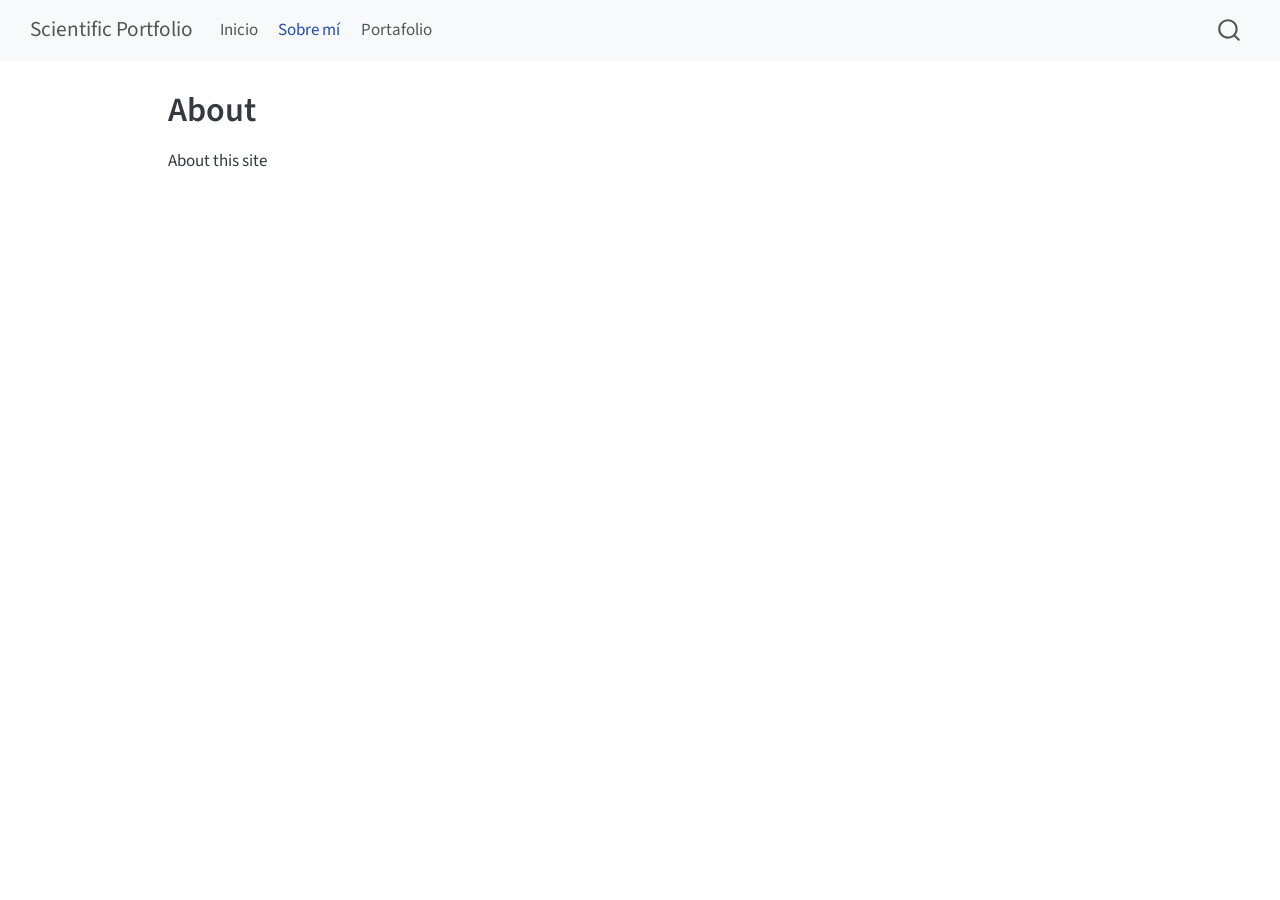
==== docs/about.html @ 6c698333 "Add portfolio page and configure docs output" ====
<!DOCTYPE html>
<html xmlns="http://www.w3.org/1999/xhtml" lang="es" xml:lang="es"><head>

<meta charset="utf-8">
<meta name="generator" content="quarto-1.9.38">

<meta name="viewport" content="width=device-width, initial-scale=1.0, user-scalable=yes">


<title>About – Scientific Portfolio</title>
<style>
/* Default styles provided by pandoc.
** See https://pandoc.org/MANUAL.html#variables-for-html for config info.
*/
code{white-space: pre-wrap;}
span.smallcaps{font-variant: small-caps;}
div.columns{display: flex; gap: min(4vw, 1.5em);}
div.column{flex: auto; overflow-x: auto;}
div.hanging-indent{margin-left: 1.5em; text-indent: -1.5em;}
ul.task-list{list-style: none;}
ul.task-list li input[type="checkbox"] {
  width: 0.8em;
  margin: 0 0.8em 0.2em -1em; /* quarto-specific, see https://github.com/quarto-dev/quarto-cli/issues/4556 */ 
  vertical-align: middle;
}
</style>


<script src="site_libs/quarto-nav/quarto-nav.js"></script>
<script src="site_libs/quarto-nav/headroom.min.js"></script>
<script src="site_libs/clipboard/clipboard.min.js"></script>
<script src="site_libs/quarto-search/autocomplete.umd.js"></script>
<script src="site_libs/quarto-search/fuse.min.js"></script>
<script src="site_libs/quarto-search/quarto-search.js"></script>
<meta name="quarto:offset" content="./">
<script src="site_libs/quarto-html/quarto.js" type="module"></script>
<script src="site_libs/quarto-html/tabsets/tabsets.js" type="module"></script>
<script src="site_libs/quarto-html/popper.min.js"></script>
<script src="site_libs/quarto-html/tippy.umd.min.js"></script>
<script src="site_libs/quarto-html/anchor.min.js"></script>
<link href="site_libs/quarto-html/tippy.css" rel="stylesheet">
<link href="site_libs/quarto-html/quarto-syntax-highlighting-15634bcf2e68342d4ad2dfa704d543f6.css" rel="stylesheet" id="quarto-text-highlighting-styles">
<script src="site_libs/bootstrap/bootstrap.min.js"></script>
<link href="site_libs/bootstrap/bootstrap-icons.css" rel="stylesheet">
<link href="site_libs/bootstrap/bootstrap-a0f9fd0d421825b736dc1bbcbcba2219.min.css" rel="stylesheet" append-hash="true" id="quarto-bootstrap" data-mode="light">
<script id="quarto-search-options" type="application/json">{
  "location": "navbar",
  "copy-button": false,
  "collapse-after": 3,
  "panel-placement": "end",
  "type": "overlay",
  "limit": 50,
  "keyboard-shortcut": [
    "f",
    "/",
    "s"
  ],
  "show-item-context": false,
  "language": {
    "search-no-results-text": "No se han encontrado resultados",
    "search-matching-documents-text": "documentos encontrados",
    "search-copy-link-title": "Copiar el enlace en la búsqueda",
    "search-hide-matches-text": "Ocultar resultados adicionales",
    "search-more-match-text": "resultado adicional en este documento",
    "search-more-matches-text": "resultados adicionales en este documento",
    "search-clear-button-title": "Borrar",
    "search-text-placeholder": "",
    "search-detached-cancel-button-title": "Cancelar",
    "search-submit-button-title": "Enviar",
    "search-label": "Buscar"
  }
}</script>


<link rel="stylesheet" href="styles.css">
</head>

<body class="nav-fixed quarto-light">

<div id="quarto-search-results"></div>
  <header id="quarto-header" class="headroom fixed-top">
    <nav class="navbar navbar-expand-lg " data-bs-theme="dark">
      <div class="navbar-container container-fluid">
      <div class="navbar-brand-container mx-auto">
    <a class="navbar-brand" href="./index.html">
    <span class="navbar-title">Scientific Portfolio</span>
    </a>
  </div>
            <div id="quarto-search" class="" title="Buscar"></div>
          <button class="navbar-toggler" type="button" data-bs-toggle="collapse" data-bs-target="#navbarCollapse" aria-controls="navbarCollapse" role="menu" aria-expanded="false" aria-label="Navegación de palanca" onclick="if (window.quartoToggleHeadroom) { window.quartoToggleHeadroom(); }">
  <span class="navbar-toggler-icon"></span>
</button>
          <div class="collapse navbar-collapse" id="navbarCollapse">
            <ul class="navbar-nav navbar-nav-scroll me-auto">
  <li class="nav-item">
    <a class="nav-link" href="./index.html"> 
<span class="menu-text">Inicio</span></a>
  </li>  
  <li class="nav-item">
    <a class="nav-link active" href="./about.html" aria-current="page"> 
<span class="menu-text">Sobre mí</span></a>
  </li>  
  <li class="nav-item">
    <a class="nav-link" href="./portfolio.html"> 
<span class="menu-text">Portafolio</span></a>
  </li>  
</ul>
          </div> <!-- /navcollapse -->
            <div class="quarto-navbar-tools">
</div>
      </div> <!-- /container-fluid -->
    </nav>
</header>
<!-- content -->
<div id="quarto-content" class="quarto-container page-columns page-rows-contents page-layout-article page-navbar">
<!-- sidebar -->
<!-- margin-sidebar -->
    <div id="quarto-margin-sidebar" class="sidebar margin-sidebar zindex-bottom">
        
    </div>
<!-- main -->
<main class="content" id="quarto-document-content">

<header id="title-block-header" class="quarto-title-block default">
<div class="quarto-title">
<h1 class="title">About</h1>
</div>



<div class="quarto-title-meta">

    
  
    
  </div>
  


</header>


<p>About this site</p>



</main> <!-- /main -->
<script id="quarto-html-after-body" type="application/javascript">
  window.document.addEventListener("DOMContentLoaded", function (event) {
    const icon = "";
    const anchorJS = new window.AnchorJS();
    anchorJS.options = {
      placement: 'right',
      icon: icon
    };
    anchorJS.add('.anchored');
    const isCodeAnnotation = (el) => {
      for (const clz of el.classList) {
        if (clz.startsWith('code-annotation-')) {                     
          return true;
        }
      }
      return false;
    }
    const onCopySuccess = function(e) {
      // button target
      const button = e.trigger;
      // don't keep focus
      button.blur();
      // flash "checked"
      button.classList.add('code-copy-button-checked');
      var currentTitle = button.getAttribute("title");
      button.setAttribute("title", "Copiado");
      let tooltip;
      if (window.bootstrap) {
        button.setAttribute("data-bs-toggle", "tooltip");
        button.setAttribute("data-bs-placement", "left");
        button.setAttribute("data-bs-title", "Copiado");
        tooltip = new bootstrap.Tooltip(button, 
          { trigger: "manual", 
            customClass: "code-copy-button-tooltip",
            offset: [0, -8]});
        tooltip.show();    
      }
      setTimeout(function() {
        if (tooltip) {
          tooltip.hide();
          button.removeAttribute("data-bs-title");
          button.removeAttribute("data-bs-toggle");
          button.removeAttribute("data-bs-placement");
        }
        button.setAttribute("title", currentTitle);
        button.classList.remove('code-copy-button-checked');
      }, 1000);
      // clear code selection
      e.clearSelection();
    }
    const getTextToCopy = function(trigger) {
      const outerScaffold = trigger.parentElement.cloneNode(true);
      const codeEl = outerScaffold.querySelector('code');
      for (const childEl of codeEl.children) {
        if (isCodeAnnotation(childEl)) {
          childEl.remove();
        }
      }
      return codeEl.innerText;
    }
    const clipboard = new window.ClipboardJS('.code-copy-button:not([data-in-quarto-modal])', {
      text: getTextToCopy
    });
    clipboard.on('success', onCopySuccess);
    if (window.document.getElementById('quarto-embedded-source-code-modal')) {
      const clipboardModal = new window.ClipboardJS('.code-copy-button[data-in-quarto-modal]', {
        text: getTextToCopy,
        container: window.document.getElementById('quarto-embedded-source-code-modal')
      });
      clipboardModal.on('success', onCopySuccess);
    }
      var localhostRegex = new RegExp(/^(?:http|https):\/\/localhost\:?[0-9]*\//);
      var mailtoRegex = new RegExp(/^mailto:/);
        var filterRegex = new RegExp('/' + window.location.host + '/');
      var isInternal = (href) => {
          return filterRegex.test(href) || localhostRegex.test(href) || mailtoRegex.test(href);
      }
      // Inspect non-navigation links and adorn them if external
     var links = window.document.querySelectorAll('a[href]:not(.nav-link):not(.navbar-brand):not(.toc-action):not(.sidebar-link):not(.sidebar-item-toggle):not(.pagination-link):not(.no-external):not([aria-hidden]):not(.dropdown-item):not(.quarto-navigation-tool):not(.about-link)');
      for (var i=0; i<links.length; i++) {
        const link = links[i];
        if (!isInternal(link.href)) {
          // undo the damage that might have been done by quarto-nav.js in the case of
          // links that we want to consider external
          if (link.dataset.originalHref !== undefined) {
            link.href = link.dataset.originalHref;
          }
        }
      }
    function tippyHover(el, contentFn, onTriggerFn, onUntriggerFn) {
      const config = {
        allowHTML: true,
        maxWidth: 500,
        delay: 100,
        arrow: false,
        appendTo: function(el) {
            return el.parentElement;
        },
        interactive: true,
        interactiveBorder: 10,
        theme: 'quarto',
        placement: 'bottom-start',
      };
      if (contentFn) {
        config.content = contentFn;
      }
      if (onTriggerFn) {
        config.onTrigger = onTriggerFn;
      }
      if (onUntriggerFn) {
        config.onUntrigger = onUntriggerFn;
      }
      window.tippy(el, config); 
    }
    const noterefs = window.document.querySelectorAll('a[role="doc-noteref"]');
    for (var i=0; i<noterefs.length; i++) {
      const ref = noterefs[i];
      tippyHover(ref, function() {
        // use id or data attribute instead here
        let href = ref.getAttribute('data-footnote-href') || ref.getAttribute('href');
        try { href = new URL(href).hash; } catch {}
        const id = href.replace(/^#\/?/, "");
        const note = window.document.getElementById(id);
        if (note) {
          return note.innerHTML;
        } else {
          return "";
        }
      });
    }
    const xrefs = window.document.querySelectorAll('a.quarto-xref');
    const processXRef = (id, note) => {
      // Strip column container classes
      const stripColumnClz = (el) => {
        el.classList.remove("page-full", "page-columns");
        if (el.children) {
          for (const child of el.children) {
            stripColumnClz(child);
          }
        }
      }
      stripColumnClz(note)
      if (id === null || id.startsWith('sec-')) {
        // Special case sections, only their first couple elements
        const container = document.createElement("div");
        if (note.children && note.children.length > 2) {
          container.appendChild(note.children[0].cloneNode(true));
          for (let i = 1; i < note.children.length; i++) {
            const child = note.children[i];
            if (child.tagName === "P" && child.innerText === "") {
              continue;
            } else {
              container.appendChild(child.cloneNode(true));
              break;
            }
          }
          if (window.Quarto?.typesetMath) {
            window.Quarto.typesetMath(container);
          }
          return container.innerHTML
        } else {
          if (window.Quarto?.typesetMath) {
            window.Quarto.typesetMath(note);
          }
          return note.innerHTML;
        }
      } else {
        // Remove any anchor links if they are present
        const anchorLink = note.querySelector('a.anchorjs-link');
        if (anchorLink) {
          anchorLink.remove();
        }
        if (window.Quarto?.typesetMath) {
          window.Quarto.typesetMath(note);
        }
        if (note.classList.contains("callout")) {
          return note.outerHTML;
        } else {
          return note.innerHTML;
        }
      }
    }
    for (var i=0; i<xrefs.length; i++) {
      const xref = xrefs[i];
      tippyHover(xref, undefined, function(instance) {
        instance.disable();
        let url = xref.getAttribute('href');
        let hash = undefined; 
        if (url.startsWith('#')) {
          hash = url;
        } else {
          try { hash = new URL(url).hash; } catch {}
        }
        if (hash) {
          const id = hash.replace(/^#\/?/, "");
          const note = window.document.getElementById(id);
          if (note !== null) {
            try {
              const html = processXRef(id, note.cloneNode(true));
              instance.setContent(html);
            } finally {
              instance.enable();
              instance.show();
            }
          } else {
            // See if we can fetch this
            fetch(url.split('#')[0])
            .then(res => res.text())
            .then(html => {
              const parser = new DOMParser();
              const htmlDoc = parser.parseFromString(html, "text/html");
              const note = htmlDoc.getElementById(id);
              if (note !== null) {
                const html = processXRef(id, note);
                instance.setContent(html);
              } 
            }).finally(() => {
              instance.enable();
              instance.show();
            });
          }
        } else {
          // See if we can fetch a full url (with no hash to target)
          // This is a special case and we should probably do some content thinning / targeting
          fetch(url)
          .then(res => res.text())
          .then(html => {
            const parser = new DOMParser();
            const htmlDoc = parser.parseFromString(html, "text/html");
            const note = htmlDoc.querySelector('main.content');
            if (note !== null) {
              // This should only happen for chapter cross references
              // (since there is no id in the URL)
              // remove the first header
              if (note.children.length > 0 && note.children[0].tagName === "HEADER") {
                note.children[0].remove();
              }
              const html = processXRef(null, note);
              instance.setContent(html);
            } 
          }).finally(() => {
            instance.enable();
            instance.show();
          });
        }
      }, function(instance) {
      });
    }
        let selectedAnnoteEl;
        const selectorForAnnotation = ( cell, annotation) => {
          let cellAttr = 'data-code-cell="' + cell + '"';
          let lineAttr = 'data-code-annotation="' +  annotation + '"';
          const selector = 'span[' + cellAttr + '][' + lineAttr + ']';
          return selector;
        }
        const selectCodeLines = (annoteEl) => {
          const doc = window.document;
          const targetCell = annoteEl.getAttribute("data-target-cell");
          const targetAnnotation = annoteEl.getAttribute("data-target-annotation");
          const annoteSpan = window.document.querySelector(selectorForAnnotation(targetCell, targetAnnotation));
          const lines = annoteSpan.getAttribute("data-code-lines").split(",");
          const lineIds = lines.map((line) => {
            return targetCell + "-" + line;
          })
          let top = null;
          let height = null;
          let parent = null;
          if (lineIds.length > 0) {
              //compute the position of the single el (top and bottom and make a div)
              const el = window.document.getElementById(lineIds[0]);
              top = el.offsetTop;
              height = el.offsetHeight;
              parent = el.parentElement.parentElement;
            if (lineIds.length > 1) {
              const lastEl = window.document.getElementById(lineIds[lineIds.length - 1]);
              const bottom = lastEl.offsetTop + lastEl.offsetHeight;
              height = bottom - top;
            }
            if (top !== null && height !== null && parent !== null) {
              // cook up a div (if necessary) and position it 
              let div = window.document.getElementById("code-annotation-line-highlight");
              if (div === null) {
                div = window.document.createElement("div");
                div.setAttribute("id", "code-annotation-line-highlight");
                div.style.position = 'absolute';
                parent.appendChild(div);
              }
              div.style.top = top - 2 + "px";
              div.style.height = height + 4 + "px";
              div.style.left = 0;
              let gutterDiv = window.document.getElementById("code-annotation-line-highlight-gutter");
              if (gutterDiv === null) {
                gutterDiv = window.document.createElement("div");
                gutterDiv.setAttribute("id", "code-annotation-line-highlight-gutter");
                gutterDiv.style.position = 'absolute';
                const codeCell = window.document.getElementById(targetCell);
                const gutter = codeCell.querySelector('.code-annotation-gutter');
                gutter.appendChild(gutterDiv);
              }
              gutterDiv.style.top = top - 2 + "px";
              gutterDiv.style.height = height + 4 + "px";
            }
            selectedAnnoteEl = annoteEl;
          }
        };
        const unselectCodeLines = () => {
          const elementsIds = ["code-annotation-line-highlight", "code-annotation-line-highlight-gutter"];
          elementsIds.forEach((elId) => {
            const div = window.document.getElementById(elId);
            if (div) {
              div.remove();
            }
          });
          selectedAnnoteEl = undefined;
        };
          // Handle positioning of the toggle
      window.addEventListener(
        "resize",
        throttle(() => {
          elRect = undefined;
          if (selectedAnnoteEl) {
            selectCodeLines(selectedAnnoteEl);
          }
        }, 10)
      );
      function throttle(fn, ms) {
      let throttle = false;
      let timer;
        return (...args) => {
          if(!throttle) { // first call gets through
              fn.apply(this, args);
              throttle = true;
          } else { // all the others get throttled
              if(timer) clearTimeout(timer); // cancel #2
              timer = setTimeout(() => {
                fn.apply(this, args);
                timer = throttle = false;
              }, ms);
          }
        };
      }
        // Attach click handler to the DT
        const annoteDls = window.document.querySelectorAll('dt[data-target-cell]');
        for (const annoteDlNode of annoteDls) {
          annoteDlNode.addEventListener('click', (event) => {
            const clickedEl = event.target;
            if (clickedEl !== selectedAnnoteEl) {
              unselectCodeLines();
              const activeEl = window.document.querySelector('dt[data-target-cell].code-annotation-active');
              if (activeEl) {
                activeEl.classList.remove('code-annotation-active');
              }
              selectCodeLines(clickedEl);
              clickedEl.classList.add('code-annotation-active');
            } else {
              // Unselect the line
              unselectCodeLines();
              clickedEl.classList.remove('code-annotation-active');
            }
          });
        }
    const findCites = (el) => {
      const parentEl = el.parentElement;
      if (parentEl) {
        const cites = parentEl.dataset.cites;
        if (cites) {
          return {
            el,
            cites: cites.split(' ')
          };
        } else {
          return findCites(el.parentElement)
        }
      } else {
        return undefined;
      }
    };
    var bibliorefs = window.document.querySelectorAll('a[role="doc-biblioref"]');
    for (var i=0; i<bibliorefs.length; i++) {
      const ref = bibliorefs[i];
      const citeInfo = findCites(ref);
      if (citeInfo) {
        tippyHover(citeInfo.el, function() {
          var popup = window.document.createElement('div');
          citeInfo.cites.forEach(function(cite) {
            var citeDiv = window.document.createElement('div');
            citeDiv.classList.add('hanging-indent');
            citeDiv.classList.add('csl-entry');
            var biblioDiv = window.document.getElementById('ref-' + cite);
            if (biblioDiv) {
              citeDiv.innerHTML = biblioDiv.innerHTML;
            }
            popup.appendChild(citeDiv);
          });
          return popup.innerHTML;
        });
      }
    }
  });
  </script>
</div> <!-- /content -->




</body></html>
---- docs/site_libs/quarto-html/tippy.css ----
.tippy-box[data-animation=fade][data-state=hidden]{opacity:0}[data-tippy-root]{max-width:calc(100vw - 10px)}.tippy-box{position:relative;background-color:#333;color:#fff;border-radius:4px;font-size:14px;line-height:1.4;white-space:normal;outline:0;transition-property:transform,visibility,opacity}.tippy-box[data-placement^=top]>.tippy-arrow{bottom:0}.tippy-box[data-placement^=top]>.tippy-arrow:before{bottom:-7px;left:0;border-width:8px 8px 0;border-top-color:initial;transform-origin:center top}.tippy-box[data-placement^=bottom]>.tippy-arrow{top:0}.tippy-box[data-placement^=bottom]>.tippy-arrow:before{top:-7px;left:0;border-width:0 8px 8px;border-bottom-color:initial;transform-origin:center bottom}.tippy-box[data-placement^=left]>.tippy-arrow{right:0}.tippy-box[data-placement^=left]>.tippy-arrow:before{border-width:8px 0 8px 8px;border-left-color:initial;right:-7px;transform-origin:center left}.tippy-box[data-placement^=right]>.tippy-arrow{left:0}.tippy-box[data-placement^=right]>.tippy-arrow:before{left:-7px;border-width:8px 8px 8px 0;border-right-color:initial;transform-origin:center right}.tippy-box[data-inertia][data-state=visible]{transition-timing-function:cubic-bezier(.54,1.5,.38,1.11)}.tippy-arrow{width:16px;height:16px;color:#333}.tippy-arrow:before{content:"";position:absolute;border-color:transparent;border-style:solid}.tippy-content{position:relative;padding:5px 9px;z-index:1}
---- docs/site_libs/quarto-html/quarto-syntax-highlighting-15634bcf2e68342d4ad2dfa704d543f6.css ----
/* quarto syntax highlight colors */
:root {
  --quarto-hl-ot-color: #003B4F;
  --quarto-hl-at-color: #657422;
  --quarto-hl-ss-color: #20794D;
  --quarto-hl-an-color: #5E5E5E;
  --quarto-hl-fu-color: #4758AB;
  --quarto-hl-st-color: #20794D;
  --quarto-hl-cf-color: #003B4F;
  --quarto-hl-op-color: #5E5E5E;
  --quarto-hl-er-color: #AD0000;
  --quarto-hl-bn-color: #AD0000;
  --quarto-hl-al-color: #AD0000;
  --quarto-hl-va-color: #111111;
  --quarto-hl-bu-color: inherit;
  --quarto-hl-ex-color: inherit;
  --quarto-hl-pp-color: #AD0000;
  --quarto-hl-in-color: #5E5E5E;
  --quarto-hl-vs-color: #20794D;
  --quarto-hl-wa-color: #5E5E5E;
  --quarto-hl-do-color: #5E5E5E;
  --quarto-hl-im-color: #00769E;
  --quarto-hl-ch-color: #20794D;
  --quarto-hl-dt-color: #AD0000;
  --quarto-hl-fl-color: #AD0000;
  --quarto-hl-co-color: #5E5E5E;
  --quarto-hl-cv-color: #5E5E5E;
  --quarto-hl-cn-color: #8f5902;
  --quarto-hl-sc-color: #5E5E5E;
  --quarto-hl-dv-color: #AD0000;
  --quarto-hl-kw-color: #003B4F;
}

/* other quarto variables */
:root {
  --quarto-font-monospace: SFMono-Regular, Menlo, Monaco, Consolas, "Liberation Mono", "Courier New", monospace;
}

/* syntax highlight based on Pandoc's rules */
pre > code.sourceCode > span {
  color: #003B4F;
}

code.sourceCode > span {
  color: #003B4F;
}

div.sourceCode,
div.sourceCode pre.sourceCode {
  color: #003B4F;
}

/* Normal */
code span {
  color: #003B4F;
}

/* Alert */
code span.al {
  color: #AD0000;
  font-style: inherit;
}

/* Annotation */
code span.an {
  color: #5E5E5E;
  font-style: inherit;
}

/* Attribute */
code span.at {
  color: #657422;
  font-style: inherit;
}

/* BaseN */
code span.bn {
  color: #AD0000;
  font-style: inherit;
}

/* BuiltIn */
code span.bu {
  font-style: inherit;
}

/* ControlFlow */
code span.cf {
  color: #003B4F;
  font-weight: bold;
  font-style: inherit;
}

/* Char */
code span.ch {
  color: #20794D;
  font-style: inherit;
}

/* Constant */
code span.cn {
  color: #8f5902;
  font-style: inherit;
}

/* Comment */
code span.co {
  color: #5E5E5E;
  font-style: inherit;
}

/* CommentVar */
code span.cv {
  color: #5E5E5E;
  font-style: italic;
}

/* Documentation */
code span.do {
  color: #5E5E5E;
  font-style: italic;
}

/* DataType */
code span.dt {
  color: #AD0000;
  font-style: inherit;
}

/* DecVal */
code span.dv {
  color: #AD0000;
  font-style: inherit;
}

/* Error */
code span.er {
  color: #AD0000;
  font-style: inherit;
}

/* Extension */
code span.ex {
  font-style: inherit;
}

/* Float */
code span.fl {
  color: #AD0000;
  font-style: inherit;
}

/* Function */
code span.fu {
  color: #4758AB;
  font-style: inherit;
}

/* Import */
code span.im {
  color: #00769E;
  font-style: inherit;
}

/* Information */
code span.in {
  color: #5E5E5E;
  font-style: inherit;
}

/* Keyword */
code span.kw {
  color: #003B4F;
  font-weight: bold;
  font-style: inherit;
}

/* Operator */
code span.op {
  color: #5E5E5E;
  font-style: inherit;
}

/* Other */
code span.ot {
  color: #003B4F;
  font-style: inherit;
}

/* Preprocessor */
code span.pp {
  color: #AD0000;
  font-style: inherit;
}

/* SpecialChar */
code span.sc {
  color: #5E5E5E;
  font-style: inherit;
}

/* SpecialString */
code span.ss {
  color: #20794D;
  font-style: inherit;
}

/* String */
code span.st {
  color: #20794D;
  font-style: inherit;
}

/* Variable */
code span.va {
  color: #111111;
  font-style: inherit;
}

/* VerbatimString */
code span.vs {
  color: #20794D;
  font-style: inherit;
}

/* Warning */
code span.wa {
  color: #5E5E5E;
  font-style: italic;
}

.prevent-inlining {
  content: "</";
}

/*# sourceMappingURL=f23921c56f73e400b49028c9186a1aa0.css.map */
---- docs/styles.css ----
/* css styles */
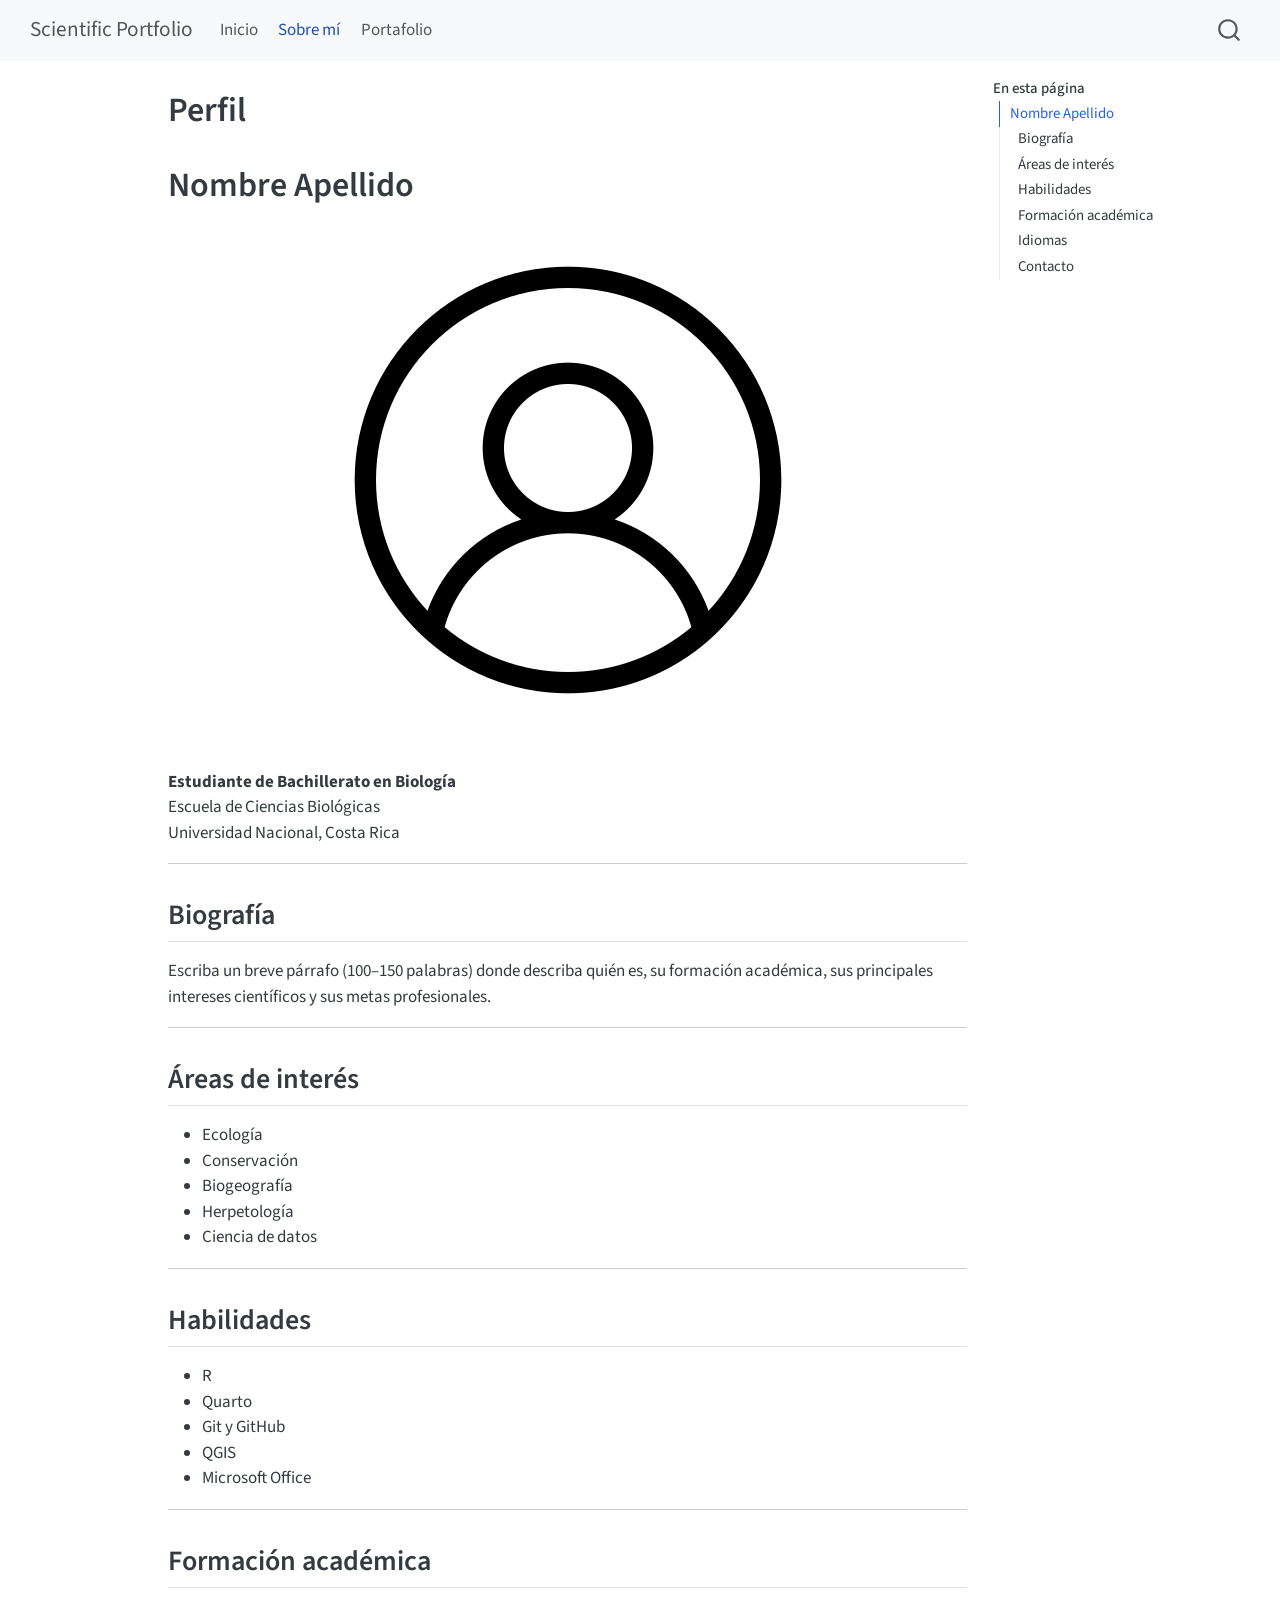
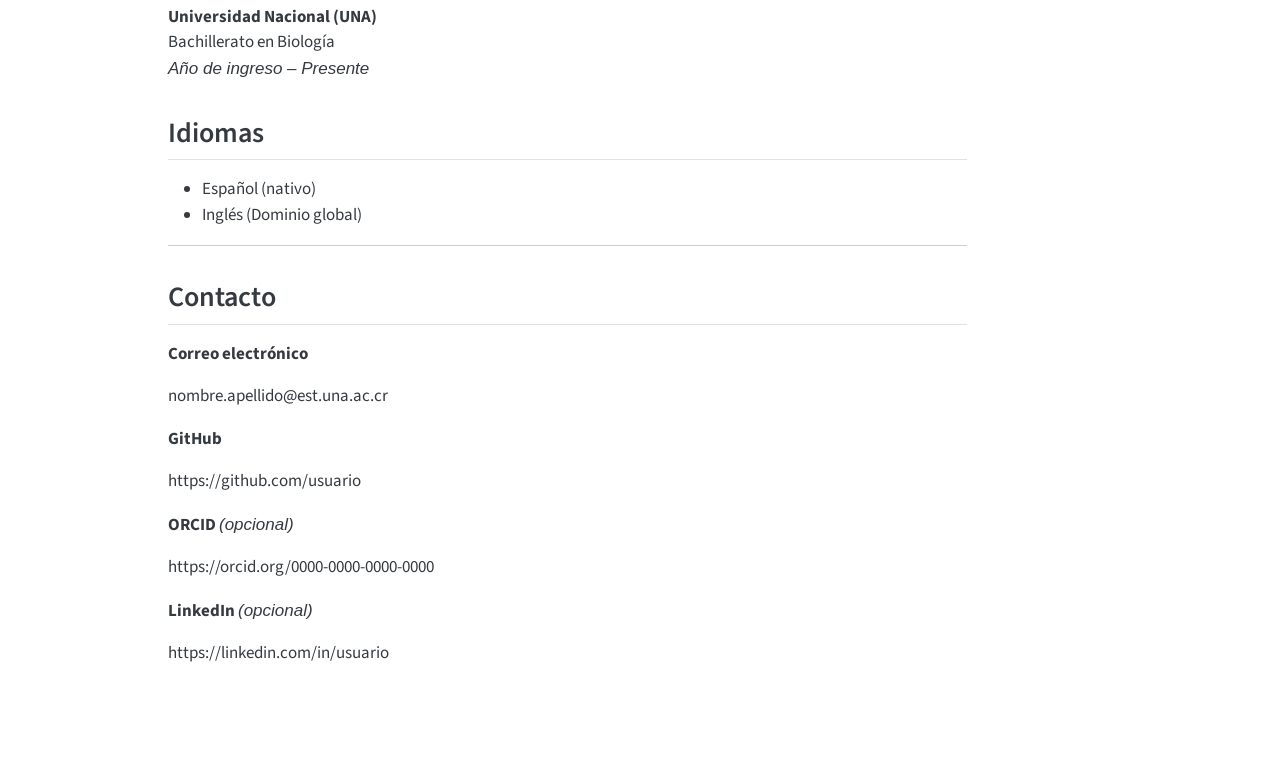
==== commit 585b0dbc: "Add profile page template" ====
--- a/docs/about.html
+++ b/docs/about.html
@@ -7,7 +7,7 @@
 <meta name="viewport" content="width=device-width, initial-scale=1.0, user-scalable=yes">
 
 
-<title>About – Scientific Portfolio</title>
+<title>Perfil – Scientific Portfolio</title>
 <style>
 /* Default styles provided by pandoc.
 ** See https://pandoc.org/MANUAL.html#variables-for-html for config info.
@@ -115,15 +115,29 @@
 <div id="quarto-content" class="quarto-container page-columns page-rows-contents page-layout-article page-navbar">
 <!-- sidebar -->
 <!-- margin-sidebar -->
-    <div id="quarto-margin-sidebar" class="sidebar margin-sidebar zindex-bottom">
-        
+    <div id="quarto-margin-sidebar" class="sidebar margin-sidebar">
+        <nav id="TOC" role="doc-toc" class="toc-active">
+    <h2 id="toc-title">En esta página</h2>
+   
+  <ul>
+  <li><a href="#nombre-apellido" id="toc-nombre-apellido" class="nav-link active" data-scroll-target="#nombre-apellido">Nombre Apellido</a>
+  <ul class="collapse">
+  <li><a href="#biografía" id="toc-biografía" class="nav-link" data-scroll-target="#biografía">Biografía</a></li>
+  <li><a href="#áreas-de-interés" id="toc-áreas-de-interés" class="nav-link" data-scroll-target="#áreas-de-interés">Áreas de interés</a></li>
+  <li><a href="#habilidades" id="toc-habilidades" class="nav-link" data-scroll-target="#habilidades">Habilidades</a></li>
+  <li><a href="#formación-académica" id="toc-formación-académica" class="nav-link" data-scroll-target="#formación-académica">Formación académica</a></li>
+  <li><a href="#idiomas" id="toc-idiomas" class="nav-link" data-scroll-target="#idiomas">Idiomas</a></li>
+  <li><a href="#contacto" id="toc-contacto" class="nav-link" data-scroll-target="#contacto">Contacto</a></li>
+  </ul></li>
+  </ul>
+</nav>
     </div>
 <!-- main -->
 <main class="content" id="quarto-document-content">
 
 <header id="title-block-header" class="quarto-title-block default">
 <div class="quarto-title">
-<h1 class="title">About</h1>
+<h1 class="title">Perfil</h1>
 </div>
 
 
@@ -140,9 +154,72 @@
 </header>
 
 
-<p>About this site</p>
-
-
+<section id="nombre-apellido" class="level1">
+<h1>Nombre Apellido</h1>
+<div class="quarto-figure quarto-figure-center">
+<figure class="figure">
+<p><img src="images/profile.png" class="img-fluid quarto-figure quarto-figure-center figure-img"></p>
+</figure>
+</div>
+<p><strong>Estudiante de Bachillerato en Biología</strong><br>
+Escuela de Ciencias Biológicas<br>
+Universidad Nacional, Costa Rica</p>
+<hr>
+<section id="biografía" class="level2">
+<h2 class="anchored" data-anchor-id="biografía">Biografía</h2>
+<p>Escriba un breve párrafo (100–150 palabras) donde describa quién es, su formación académica, sus principales intereses científicos y sus metas profesionales.</p>
+<hr>
+</section>
+<section id="áreas-de-interés" class="level2">
+<h2 class="anchored" data-anchor-id="áreas-de-interés">Áreas de interés</h2>
+<ul>
+<li>Ecología</li>
+<li>Conservación</li>
+<li>Biogeografía</li>
+<li>Herpetología</li>
+<li>Ciencia de datos</li>
+</ul>
+<hr>
+</section>
+<section id="habilidades" class="level2">
+<h2 class="anchored" data-anchor-id="habilidades">Habilidades</h2>
+<ul>
+<li>R</li>
+<li>Quarto</li>
+<li>Git y GitHub</li>
+<li>QGIS</li>
+<li>Microsoft Office</li>
+</ul>
+<hr>
+</section>
+<section id="formación-académica" class="level2">
+<h2 class="anchored" data-anchor-id="formación-académica">Formación académica</h2>
+<p><strong>Universidad Nacional (UNA)</strong><br>
+Bachillerato en Biología<br>
+<em>Año de ingreso – Presente</em></p>
+</section>
+<section id="idiomas" class="level2">
+<h2 class="anchored" data-anchor-id="idiomas">Idiomas</h2>
+<ul>
+<li>Español (nativo)</li>
+<li>Inglés (Dominio global)</li>
+</ul>
+<hr>
+</section>
+<section id="contacto" class="level2">
+<h2 class="anchored" data-anchor-id="contacto">Contacto</h2>
+<p><strong>Correo electrónico</strong></p>
+<p>nombre.apellido@est.una.ac.cr</p>
+<p><strong>GitHub</strong></p>
+<p>https://github.com/usuario</p>
+<p><strong>ORCID</strong> <em>(opcional)</em></p>
+<p>https://orcid.org/0000-0000-0000-0000</p>
+<p><strong>LinkedIn</strong> <em>(opcional)</em></p>
+<p>https://linkedin.com/in/usuario</p>
+
+
+</section>
+</section>
 
 </main> <!-- /main -->
 <script id="quarto-html-after-body" type="application/javascript">
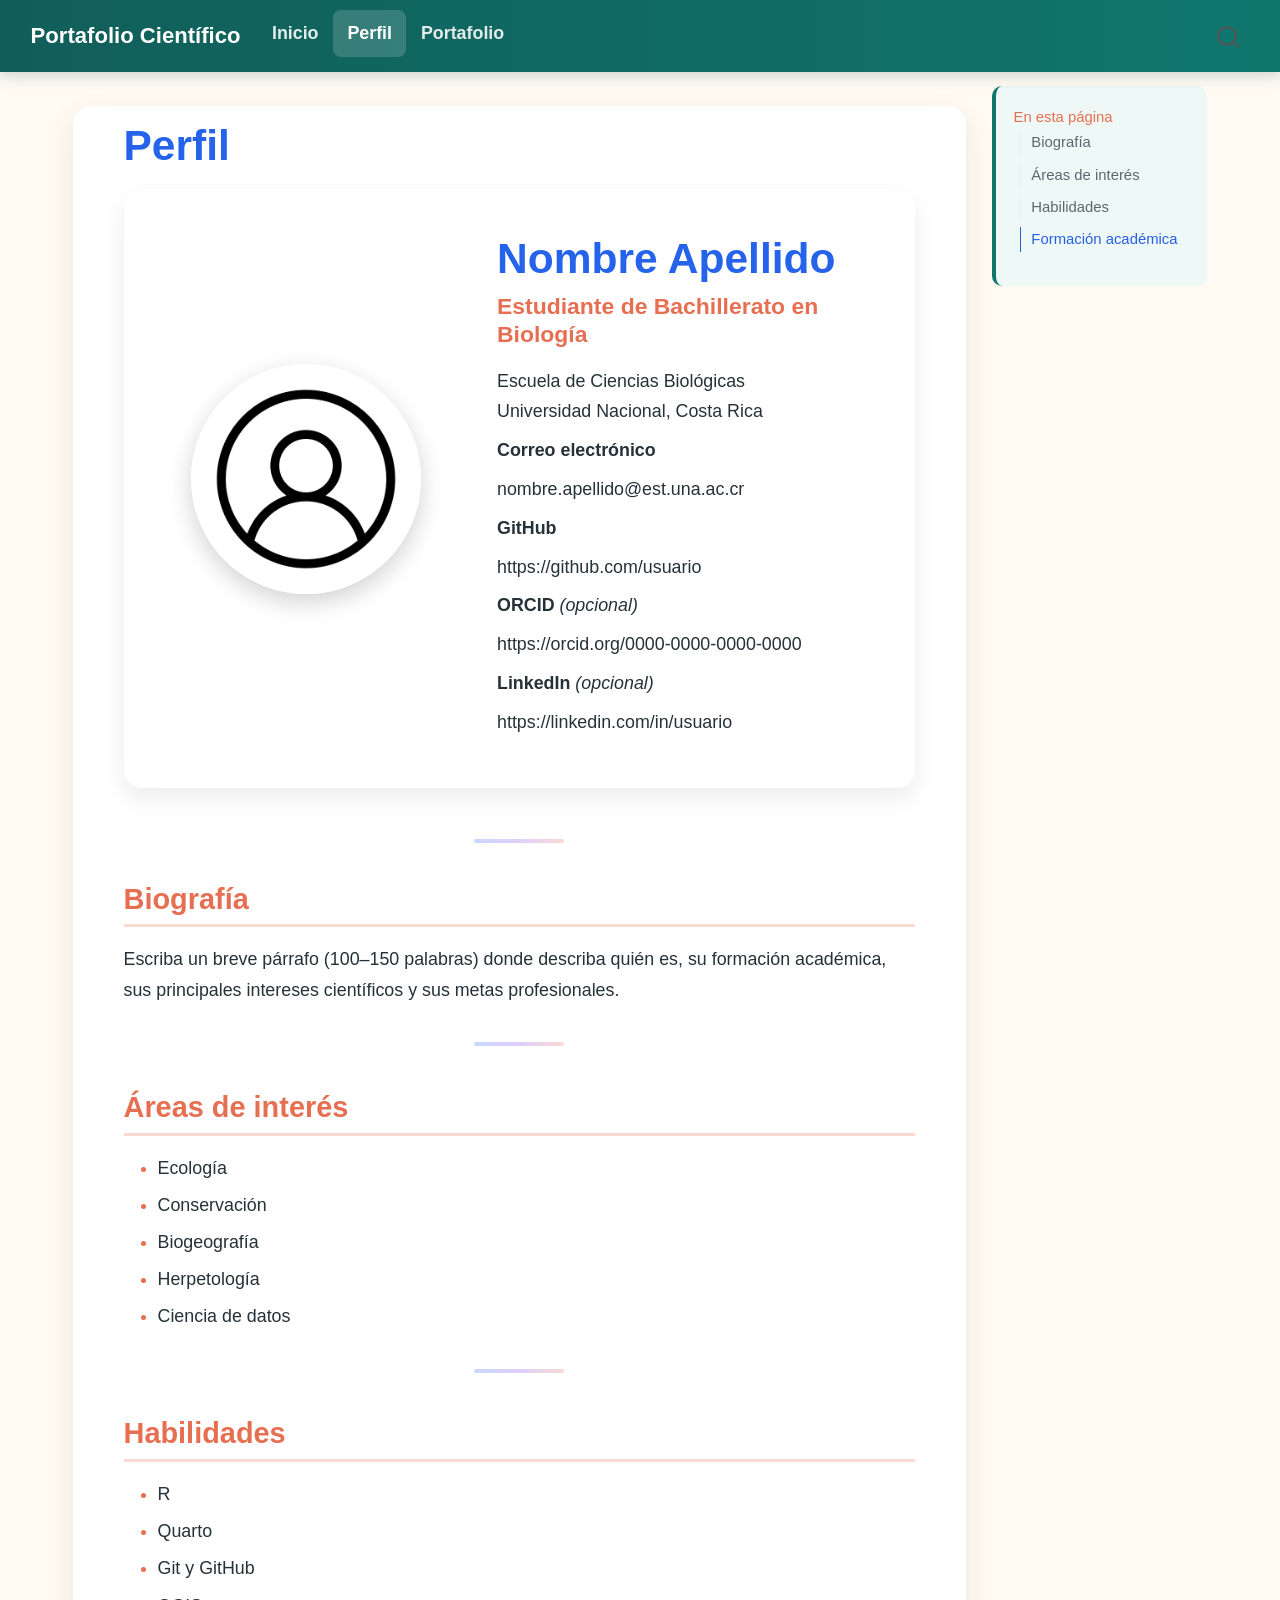
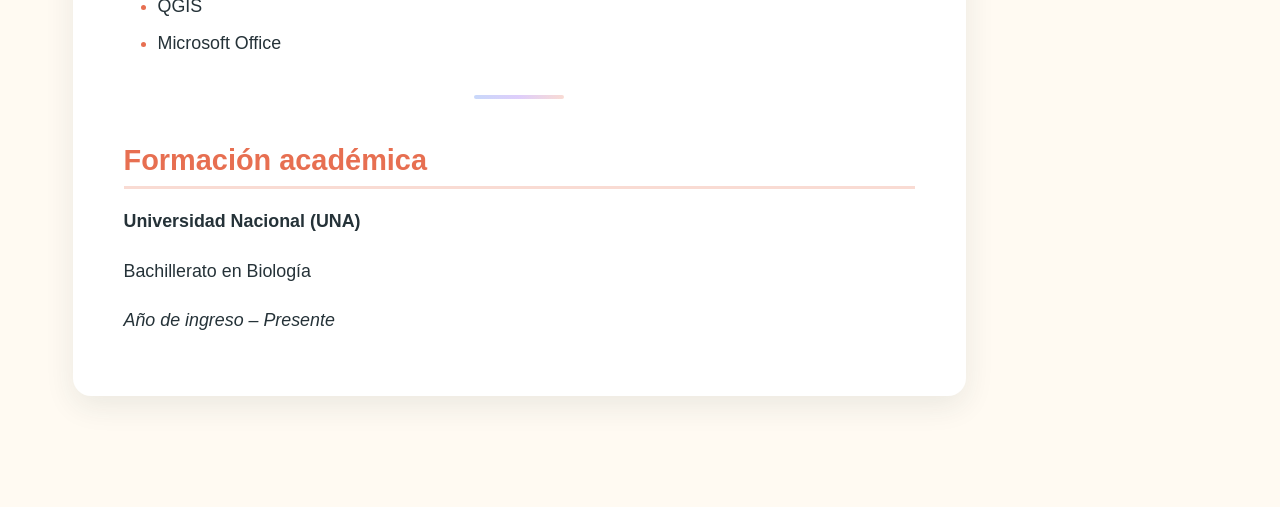
==== commit aa725775: "Release portfolio template v1.0" ====
--- a/docs/about.html
+++ b/docs/about.html
@@ -7,7 +7,7 @@
 <meta name="viewport" content="width=device-width, initial-scale=1.0, user-scalable=yes">
 
 
-<title>Perfil – Scientific Portfolio</title>
+<title>Perfil – Portafolio Científico</title>
 <style>
 /* Default styles provided by pandoc.
 ** See https://pandoc.org/MANUAL.html#variables-for-html for config info.
@@ -83,7 +83,7 @@
       <div class="navbar-container container-fluid">
       <div class="navbar-brand-container mx-auto">
     <a class="navbar-brand" href="./index.html">
-    <span class="navbar-title">Scientific Portfolio</span>
+    <span class="navbar-title">Portafolio Científico</span>
     </a>
   </div>
             <div id="quarto-search" class="" title="Buscar"></div>
@@ -98,7 +98,7 @@
   </li>  
   <li class="nav-item">
     <a class="nav-link active" href="./about.html" aria-current="page"> 
-<span class="menu-text">Sobre mí</span></a>
+<span class="menu-text">Perfil</span></a>
   </li>  
   <li class="nav-item">
     <a class="nav-link" href="./portfolio.html"> 
@@ -112,7 +112,7 @@
     </nav>
 </header>
 <!-- content -->
-<div id="quarto-content" class="quarto-container page-columns page-rows-contents page-layout-article page-navbar">
+<div id="quarto-content" class="quarto-container page-columns page-rows-contents page-layout-full page-navbar">
 <!-- sidebar -->
 <!-- margin-sidebar -->
     <div id="quarto-margin-sidebar" class="sidebar margin-sidebar">
@@ -120,20 +120,15 @@
     <h2 id="toc-title">En esta página</h2>
    
   <ul>
-  <li><a href="#nombre-apellido" id="toc-nombre-apellido" class="nav-link active" data-scroll-target="#nombre-apellido">Nombre Apellido</a>
-  <ul class="collapse">
-  <li><a href="#biografía" id="toc-biografía" class="nav-link" data-scroll-target="#biografía">Biografía</a></li>
+  <li><a href="#biografía" id="toc-biografía" class="nav-link active" data-scroll-target="#biografía">Biografía</a></li>
   <li><a href="#áreas-de-interés" id="toc-áreas-de-interés" class="nav-link" data-scroll-target="#áreas-de-interés">Áreas de interés</a></li>
   <li><a href="#habilidades" id="toc-habilidades" class="nav-link" data-scroll-target="#habilidades">Habilidades</a></li>
   <li><a href="#formación-académica" id="toc-formación-académica" class="nav-link" data-scroll-target="#formación-académica">Formación académica</a></li>
-  <li><a href="#idiomas" id="toc-idiomas" class="nav-link" data-scroll-target="#idiomas">Idiomas</a></li>
-  <li><a href="#contacto" id="toc-contacto" class="nav-link" data-scroll-target="#contacto">Contacto</a></li>
-  </ul></li>
   </ul>
 </nav>
     </div>
 <!-- main -->
-<main class="content" id="quarto-document-content">
+<main class="content column-page-left" id="quarto-document-content">
 
 <header id="title-block-header" class="quarto-title-block default">
 <div class="quarto-title">
@@ -142,7 +137,7 @@
 
 
 
-<div class="quarto-title-meta">
+<div class="quarto-title-meta column-page-left">
 
     
   
@@ -154,16 +149,27 @@
 </header>
 
 
-<section id="nombre-apellido" class="level1">
+<div class="perfil-superior">
+<div class="perfil-foto">
+<p><img src="images/profile.png" class="img-fluid" alt="Fotografía de perfil"></p>
+</div>
+<section id="nombre-apellido" class="level1 perfil-info">
 <h1>Nombre Apellido</h1>
-<div class="quarto-figure quarto-figure-center">
-<figure class="figure">
-<p><img src="images/profile.png" class="img-fluid quarto-figure quarto-figure-center figure-img"></p>
-</figure>
+<section id="estudiante-de-bachillerato-en-biología" class="level2">
+<h2 class="anchored" data-anchor-id="estudiante-de-bachillerato-en-biología">Estudiante de Bachillerato en Biología</h2>
+<p>Escuela de Ciencias Biológicas<br>
+Universidad Nacional, Costa Rica</p>
+<p><strong>Correo electrónico</strong></p>
+<p>nombre.apellido@est.una.ac.cr</p>
+<p><strong>GitHub</strong></p>
+<p>https://github.com/usuario</p>
+<p><strong>ORCID</strong> <em>(opcional)</em></p>
+<p>https://orcid.org/0000-0000-0000-0000</p>
+<p><strong>LinkedIn</strong> <em>(opcional)</em></p>
+<p>https://linkedin.com/in/usuario</p>
+</section>
+</section>
 </div>
-<p><strong>Estudiante de Bachillerato en Biología</strong><br>
-Escuela de Ciencias Biológicas<br>
-Universidad Nacional, Costa Rica</p>
 <hr>
 <section id="biografía" class="level2">
 <h2 class="anchored" data-anchor-id="biografía">Biografía</h2>
@@ -194,31 +200,11 @@
 </section>
 <section id="formación-académica" class="level2">
 <h2 class="anchored" data-anchor-id="formación-académica">Formación académica</h2>
-<p><strong>Universidad Nacional (UNA)</strong><br>
-Bachillerato en Biología<br>
-<em>Año de ingreso – Presente</em></p>
-</section>
-<section id="idiomas" class="level2">
-<h2 class="anchored" data-anchor-id="idiomas">Idiomas</h2>
-<ul>
-<li>Español (nativo)</li>
-<li>Inglés (Dominio global)</li>
-</ul>
-<hr>
-</section>
-<section id="contacto" class="level2">
-<h2 class="anchored" data-anchor-id="contacto">Contacto</h2>
-<p><strong>Correo electrónico</strong></p>
-<p>nombre.apellido@est.una.ac.cr</p>
-<p><strong>GitHub</strong></p>
-<p>https://github.com/usuario</p>
-<p><strong>ORCID</strong> <em>(opcional)</em></p>
-<p>https://orcid.org/0000-0000-0000-0000</p>
-<p><strong>LinkedIn</strong> <em>(opcional)</em></p>
-<p>https://linkedin.com/in/usuario</p>
-
-
-</section>
+<p><strong>Universidad Nacional (UNA)</strong></p>
+<p>Bachillerato en Biología</p>
+<p><em>Año de ingreso – Presente</em></p>
+
+
 </section>
 
 </main> <!-- /main -->
--- a/docs/styles.css
+++ b/docs/styles.css
@@ -1 +1,638 @@
-/* css styles */
+/* =========================================================
+   PORTAFOLIO CIENTÍFICO COLORIDO
+   ========================================================= */
+
+:root {
+  --verde: #0f766e;
+  --verde-oscuro: #115e59;
+  --azul: #2563eb;
+  --coral: #e76f51;
+  --morado: #7c3aed;
+  --amarillo: #f4c95d;
+
+  --fondo: #fffaf2;
+  --fondo-tarjeta: #ffffff;
+  --fondo-suave: #eef8f6;
+
+  --texto: #253238;
+  --texto-secundario: #5d6770;
+  --borde: #d7e5e2;
+}
+
+
+/* ---------------------------------------------------------
+   Fondo general y tipografía
+   --------------------------------------------------------- */
+
+body {
+  background-color: var(--fondo);
+  color: var(--texto);
+  font-family:
+    -apple-system,
+    BlinkMacSystemFont,
+    "Segoe UI",
+    Roboto,
+    Helvetica,
+    Arial,
+    sans-serif;
+  font-size: 1.05rem;
+  line-height: 1.7;
+}
+
+
+/* El contenido se muestra como una tarjeta */
+
+main.content {
+  max-width: 980px;
+  margin: 2rem auto 3rem auto;
+  padding: 2.4rem 3rem;
+  background-color: var(--fondo-tarjeta);
+  border-radius: 18px;
+  box-shadow: 0 10px 30px rgba(37, 50, 56, 0.09);
+}
+
+
+/* ---------------------------------------------------------
+   Barra de navegación
+   --------------------------------------------------------- */
+
+.navbar {
+  background: linear-gradient(
+    90deg,
+    var(--verde-oscuro),
+    var(--verde)
+  ) !important;
+
+  box-shadow: 0 4px 14px rgba(17, 94, 89, 0.22);
+}
+
+
+.navbar-brand {
+  color: #ffffff !important;
+  font-size: 1.3rem;
+  font-weight: 750;
+}
+
+
+.navbar-nav .nav-link {
+  color: rgba(255, 255, 255, 0.88) !important;
+  font-weight: 600;
+  border-radius: 8px;
+  padding-left: 0.85rem !important;
+  padding-right: 0.85rem !important;
+}
+
+
+.navbar-nav .nav-link:hover,
+.navbar-nav .nav-link:focus,
+.navbar-nav .nav-link.active {
+  color: #ffffff !important;
+  background-color: rgba(255, 255, 255, 0.16);
+}
+
+
+/* ---------------------------------------------------------
+   Títulos
+   --------------------------------------------------------- */
+
+h1,
+h2,
+h3,
+h4,
+h5,
+h6 {
+  color: var(--texto);
+  font-weight: 750;
+  line-height: 1.25;
+}
+
+
+h1,
+.quarto-title h1.title {
+  color: var(--azul);
+  font-size: 2.5rem;
+  font-weight: 800;
+}
+
+
+h2 {
+  color: var(--coral);
+  font-size: 1.7rem;
+  margin-top: 2.5rem;
+  padding-bottom: 0.45rem;
+  border-bottom: 3px solid rgba(231, 111, 81, 0.25);
+}
+
+
+h3 {
+  color: var(--verde);
+  font-size: 1.3rem;
+  margin-top: 1.8rem;
+}
+
+
+/* ---------------------------------------------------------
+   Texto y enlaces
+   --------------------------------------------------------- */
+
+p {
+  margin-bottom: 1.15rem;
+}
+
+
+a {
+  color: var(--morado);
+  font-weight: 550;
+  text-decoration: none;
+}
+
+
+a:hover,
+a:focus {
+  color: #5b21b6;
+  text-decoration: underline;
+  text-underline-offset: 0.2em;
+}
+
+
+/* ---------------------------------------------------------
+   Listas
+   --------------------------------------------------------- */
+
+li {
+  margin-bottom: 0.4rem;
+}
+
+
+li::marker {
+  color: var(--coral);
+}
+
+
+/* ---------------------------------------------------------
+   Fotografías e imágenes
+   --------------------------------------------------------- */
+
+img {
+  max-width: 100%;
+  height: auto;
+}
+
+
+.quarto-figure img,
+.figure-img {
+  border-radius: 14px;
+  box-shadow: 0 7px 22px rgba(37, 50, 56, 0.12);
+}
+
+
+/* Fotografía circular del perfil */
+
+img[alt="Fotografía de perfil"] {
+  border-radius: 50%;
+  object-fit: cover;
+  aspect-ratio: 1 / 1;
+  border: 6px solid var(--amarillo);
+  box-shadow: 0 8px 24px rgba(37, 50, 56, 0.18);
+}
+
+
+/* ---------------------------------------------------------
+   Separadores
+   --------------------------------------------------------- */
+
+hr {
+  border: 0;
+  height: 4px;
+  width: 90px;
+  margin: 2.2rem auto;
+  border-radius: 999px;
+
+  background: linear-gradient(
+    90deg,
+    var(--azul),
+    var(--morado),
+    var(--coral)
+  );
+}
+
+
+/* ---------------------------------------------------------
+   Citas y bloques destacados
+   --------------------------------------------------------- */
+
+blockquote {
+  margin: 1.8rem 0;
+  padding: 1.2rem 1.5rem;
+  background-color: #fff4dc;
+  border-left: 6px solid var(--amarillo);
+  border-radius: 10px;
+  color: var(--texto-secundario);
+  box-shadow: 0 5px 15px rgba(37, 50, 56, 0.06);
+}
+
+
+blockquote p:last-child {
+  margin-bottom: 0;
+}
+
+
+/* ---------------------------------------------------------
+   Código
+   --------------------------------------------------------- */
+
+code {
+  color: var(--morado);
+  background-color: #f3edff;
+  border-radius: 5px;
+  padding: 0.15rem 0.35rem;
+}
+
+
+pre {
+  border: 1px solid #ddd4f4;
+  border-radius: 12px;
+  box-shadow: 0 5px 16px rgba(37, 50, 56, 0.06);
+}
+
+
+/* ---------------------------------------------------------
+   Tablas
+   --------------------------------------------------------- */
+
+table {
+  width: 100%;
+  margin: 1.5rem 0 2rem 0;
+  border-collapse: separate;
+  border-spacing: 0;
+  overflow: hidden;
+  border: 1px solid var(--borde);
+  border-radius: 12px;
+}
+
+
+thead {
+  background-color: var(--verde);
+  color: #ffffff;
+}
+
+
+th,
+td {
+  padding: 0.8rem;
+  border-bottom: 1px solid var(--borde);
+}
+
+
+tbody tr:nth-child(even) {
+  background-color: var(--fondo-suave);
+}
+
+
+/* ---------------------------------------------------------
+   Tarjetas para las prácticas
+   --------------------------------------------------------- */
+
+.portfolio-item {
+  background: linear-gradient(
+    135deg,
+    #ffffff,
+    #eef8f6
+  );
+
+  border: 1px solid var(--borde);
+  border-left: 7px solid var(--coral);
+  border-radius: 14px;
+  padding: 1.35rem 1.5rem;
+  margin-bottom: 1.25rem;
+
+  box-shadow: 0 6px 18px rgba(37, 50, 56, 0.07);
+
+  transition:
+    transform 0.18s ease,
+    box-shadow 0.18s ease;
+}
+
+
+.portfolio-item:hover {
+  transform: translateY(-3px);
+  box-shadow: 0 10px 24px rgba(37, 50, 56, 0.13);
+}
+
+
+/* ---------------------------------------------------------
+   Tabla de contenido
+   --------------------------------------------------------- */
+
+#TOC {
+  background-color: #eef8f6;
+  border-left: 4px solid var(--verde);
+  border-radius: 10px;
+  padding: 1rem;
+}
+
+
+#TOC a {
+  color: var(--texto-secundario);
+}
+
+
+#TOC a:hover,
+#TOC a.active {
+  color: var(--coral);
+}
+
+
+/* ---------------------------------------------------------
+   Pie de página
+   --------------------------------------------------------- */
+
+.nav-footer {
+  background-color: var(--verde-oscuro);
+  color: rgba(255, 255, 255, 0.9);
+  border-top: 5px solid var(--amarillo);
+  padding-top: 1.2rem;
+  padding-bottom: 1.2rem;
+}
+
+
+/* ---------------------------------------------------------
+   Celulares
+   --------------------------------------------------------- */
+
+@media (max-width: 768px) {
+
+  main.content {
+    margin: 1rem;
+    padding: 1.5rem;
+    border-radius: 14px;
+  }
+
+  body {
+    font-size: 1rem;
+  }
+
+  h1,
+  .quarto-title h1.title {
+    font-size: 2rem;
+  }
+
+  h2 {
+    font-size: 1.45rem;
+  }
+
+  img[alt="Fotografía de perfil"] {
+    width: 170px !important;
+  }
+}
+
+
+/* ---------------------------------------------------------
+   Impresión
+   --------------------------------------------------------- */
+
+@media print {
+
+  .navbar,
+  .nav-footer,
+  #TOC {
+    display: none !important;
+  }
+
+  body,
+  main.content {
+    background-color: #ffffff;
+    color: #000000;
+    box-shadow: none;
+  }
+
+  main.content {
+    margin: 0;
+    padding: 0;
+    max-width: none;
+  }
+
+  a {
+    color: #000000;
+    text-decoration: none;
+  }
+}
+
+/* =========================================================
+   PORTADA
+   ========================================================= */
+
+.hero-portada {
+  display: grid;
+  grid-template-columns: 1.15fr 0.85fr;
+  gap: 2.5rem;
+  align-items: center;
+  margin: 1.5rem 0 3rem 0;
+  padding: 3rem;
+  border-radius: 24px;
+  background:
+    linear-gradient(
+      135deg,
+      rgba(37, 99, 235, 0.12),
+      rgba(124, 58, 237, 0.10),
+      rgba(231, 111, 81, 0.14)
+    );
+  border: 1px solid rgba(124, 58, 237, 0.14);
+  overflow: hidden;
+}
+
+.hero-texto h1 {
+  margin-top: 0;
+  margin-bottom: 0.6rem;
+  font-size: 3.2rem;
+  color: var(--azul);
+}
+
+.hero-texto h2 {
+  margin-top: 0;
+  margin-bottom: 1.2rem;
+  padding-bottom: 0;
+  border-bottom: none;
+  color: var(--coral);
+  font-size: 1.45rem;
+}
+
+.hero-imagen img {
+  width: 100%;
+  height: 360px;
+  object-fit: cover;
+  border-radius: 18px;
+  box-shadow: 0 12px 30px rgba(37, 50, 56, 0.18);
+}
+
+.btn-portada {
+  display: inline-block;
+  margin-top: 1.2rem;
+  margin-right: 0.8rem;
+  padding: 0.75rem 1.15rem;
+  border-radius: 10px;
+  background-color: var(--verde);
+  color: #ffffff !important;
+  font-weight: 700;
+  text-decoration: none !important;
+  box-shadow: 0 5px 14px rgba(15, 118, 110, 0.22);
+}
+
+.btn-portada:hover {
+  background-color: var(--verde-oscuro);
+  transform: translateY(-1px);
+}
+
+.btn-secundario {
+  background-color: var(--morado);
+}
+
+.btn-secundario:hover {
+  background-color: #5b21b6;
+}
+
+.bloque-bienvenida {
+  margin: 2rem 0;
+  padding: 1.8rem 2rem;
+  background-color: #ffffff;
+  border-left: 7px solid var(--amarillo);
+  border-radius: 14px;
+  box-shadow: 0 6px 18px rgba(37, 50, 56, 0.07);
+}
+
+.tarjetas-inicio {
+  display: grid;
+  grid-template-columns: repeat(2, minmax(0, 1fr));
+  gap: 1.4rem;
+  margin: 2.2rem 0;
+}
+
+.tarjeta-inicio {
+  padding: 1.6rem;
+  background: linear-gradient(145deg, #ffffff, #f5f3ff);
+  border-radius: 16px;
+  border-top: 6px solid var(--coral);
+  box-shadow: 0 7px 20px rgba(37, 50, 56, 0.08);
+}
+
+.tarjeta-inicio:nth-child(2) {
+  border-top-color: var(--verde);
+}
+
+.tarjeta-inicio h3 {
+  margin-top: 0;
+}
+
+.mensaje-final {
+  margin-top: 2.5rem;
+}
+
+@media (max-width: 850px) {
+  .hero-portada {
+    grid-template-columns: 1fr;
+    padding: 2rem;
+  }
+
+  .hero-texto h1 {
+    font-size: 2.4rem;
+  }
+
+  .hero-imagen img {
+    height: 260px;
+  }
+
+  .tarjetas-inicio {
+    grid-template-columns: 1fr;
+  }
+}
+
+/* =========================================================
+   PERFIL
+   ========================================================= */
+
+.perfil-superior{
+
+    display:grid;
+    grid-template-columns:280px 1fr;
+
+    gap:3rem;
+
+    align-items:center;
+
+    margin-bottom:3rem;
+
+    padding:2.5rem;
+
+    background:white;
+
+    border-radius:18px;
+
+    box-shadow:0 10px 25px rgba(0,0,0,.08);
+
+}
+
+
+.perfil-foto{
+
+    text-align:center;
+
+}
+
+
+.perfil-foto img{
+
+    width:230px;
+
+    height:230px;
+
+    object-fit:cover;
+
+    border-radius:50%;
+
+    border:8px solid white;
+
+    box-shadow:0 8px 24px rgba(0,0,0,.18);
+
+}
+
+
+.perfil-info h1{
+
+    margin-top:0;
+
+    margin-bottom:.4rem;
+
+}
+
+
+.perfil-info h2{
+
+    margin-top:0;
+
+    border-bottom:none;
+
+    padding-bottom:0;
+
+    font-size:1.35rem;
+
+}
+
+
+.perfil-info p{
+
+    margin-bottom:.5rem;
+
+}
+
+
+@media (max-width:850px){
+
+.perfil-superior{
+
+grid-template-columns:1fr;
+
+text-align:center;
+
+}
+
+}
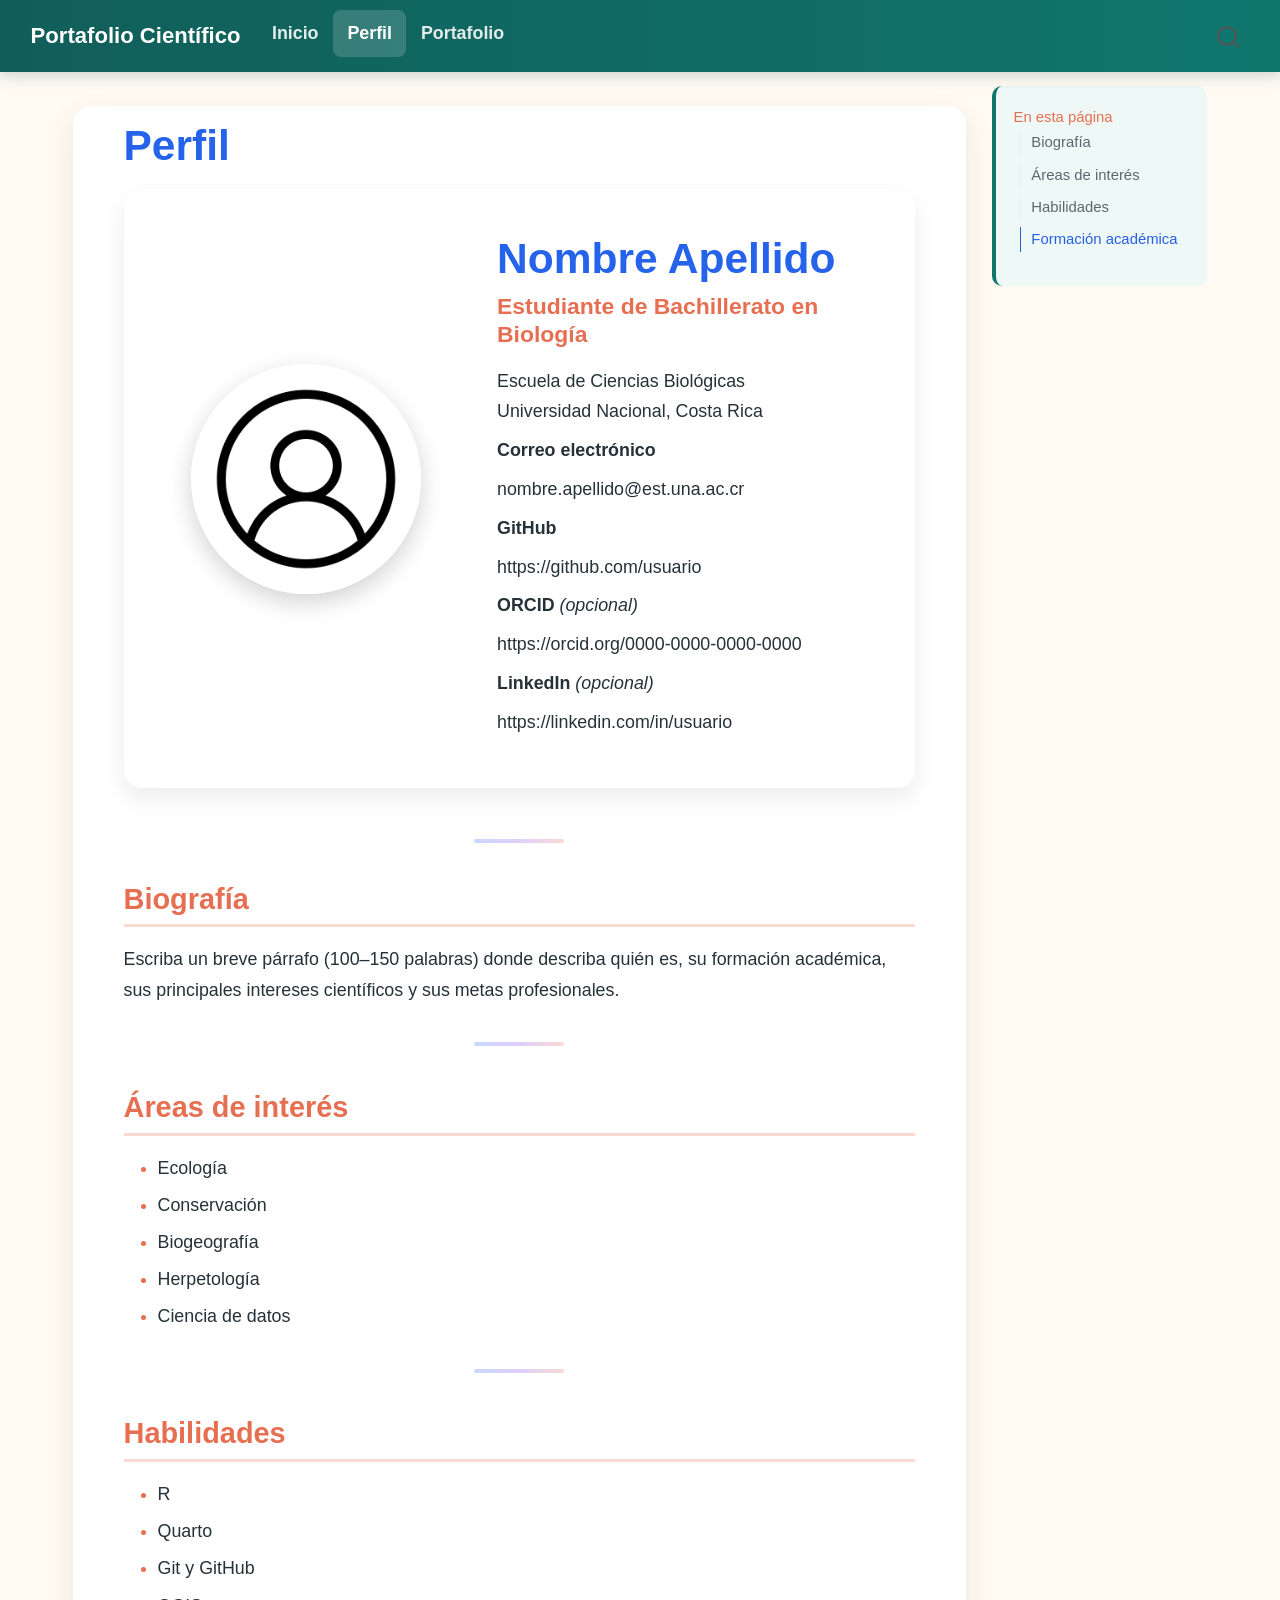
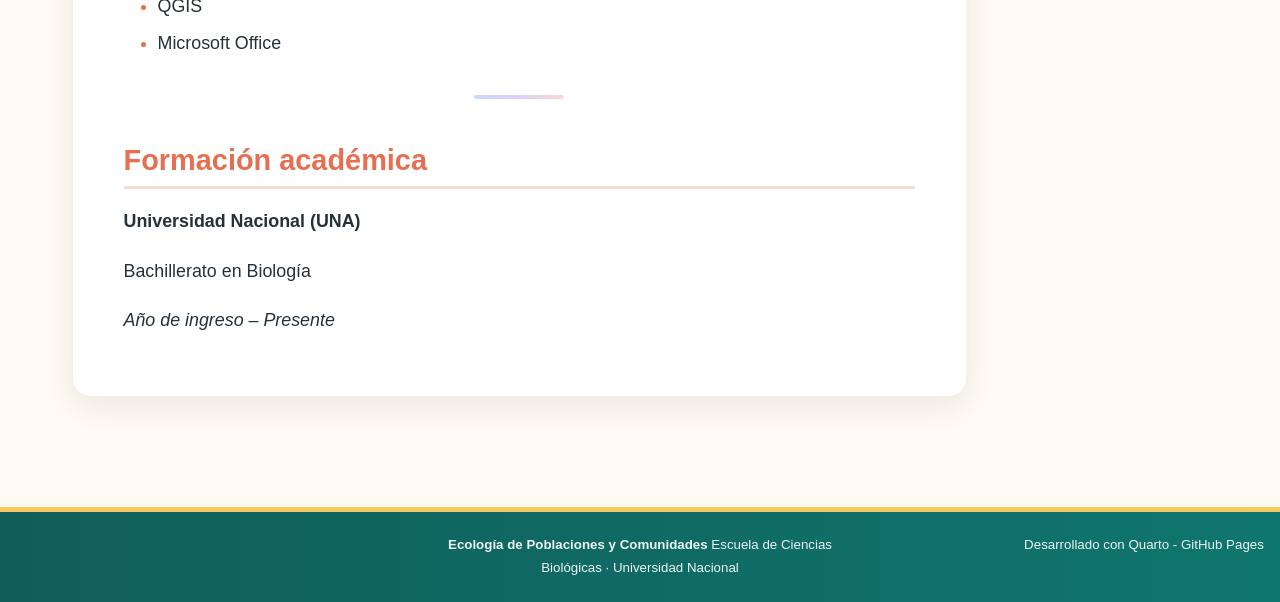
==== commit 14620b05: "Finalize website structure and navigation" ====
--- a/docs/about.html
+++ b/docs/about.html
@@ -609,6 +609,19 @@
   });
   </script>
 </div> <!-- /content -->
+<footer class="footer">
+  <div class="nav-footer">
+    <div class="nav-footer-left">
+      &nbsp;
+    </div>   
+    <div class="nav-footer-center">
+<p><strong>Ecología de Poblaciones y Comunidades</strong> Escuela de Ciencias Biológicas · Universidad Nacional</p>
+</div>
+    <div class="nav-footer-right">
+<p>Desarrollado con Quarto - GitHub Pages</p>
+</div>
+  </div>
+</footer>
 
 
 
--- a/docs/styles.css
+++ b/docs/styles.css
@@ -347,14 +347,41 @@
    Pie de página
    --------------------------------------------------------- */
 
+/* ---------------------------------------------------------
+   Pie de página
+   --------------------------------------------------------- */
+
 .nav-footer {
-  background-color: var(--verde-oscuro);
-  color: rgba(255, 255, 255, 0.9);
-  border-top: 5px solid var(--amarillo);
-  padding-top: 1.2rem;
-  padding-bottom: 1.2rem;
-}
-
+
+    background: linear-gradient(
+        90deg,
+        var(--verde-oscuro),
+        var(--verde)
+    );
+
+    color: rgba(255,255,255,.92);
+
+    border-top: 5px solid var(--amarillo);
+
+    padding-top: 1.3rem;
+    padding-bottom: 1.3rem;
+
+    font-size: .95rem;
+
+}
+
+.nav-footer a{
+
+    color:white;
+    text-decoration:none;
+
+}
+
+.nav-footer a:hover{
+
+    text-decoration:underline;
+
+}
 
 /* ---------------------------------------------------------
    Celulares
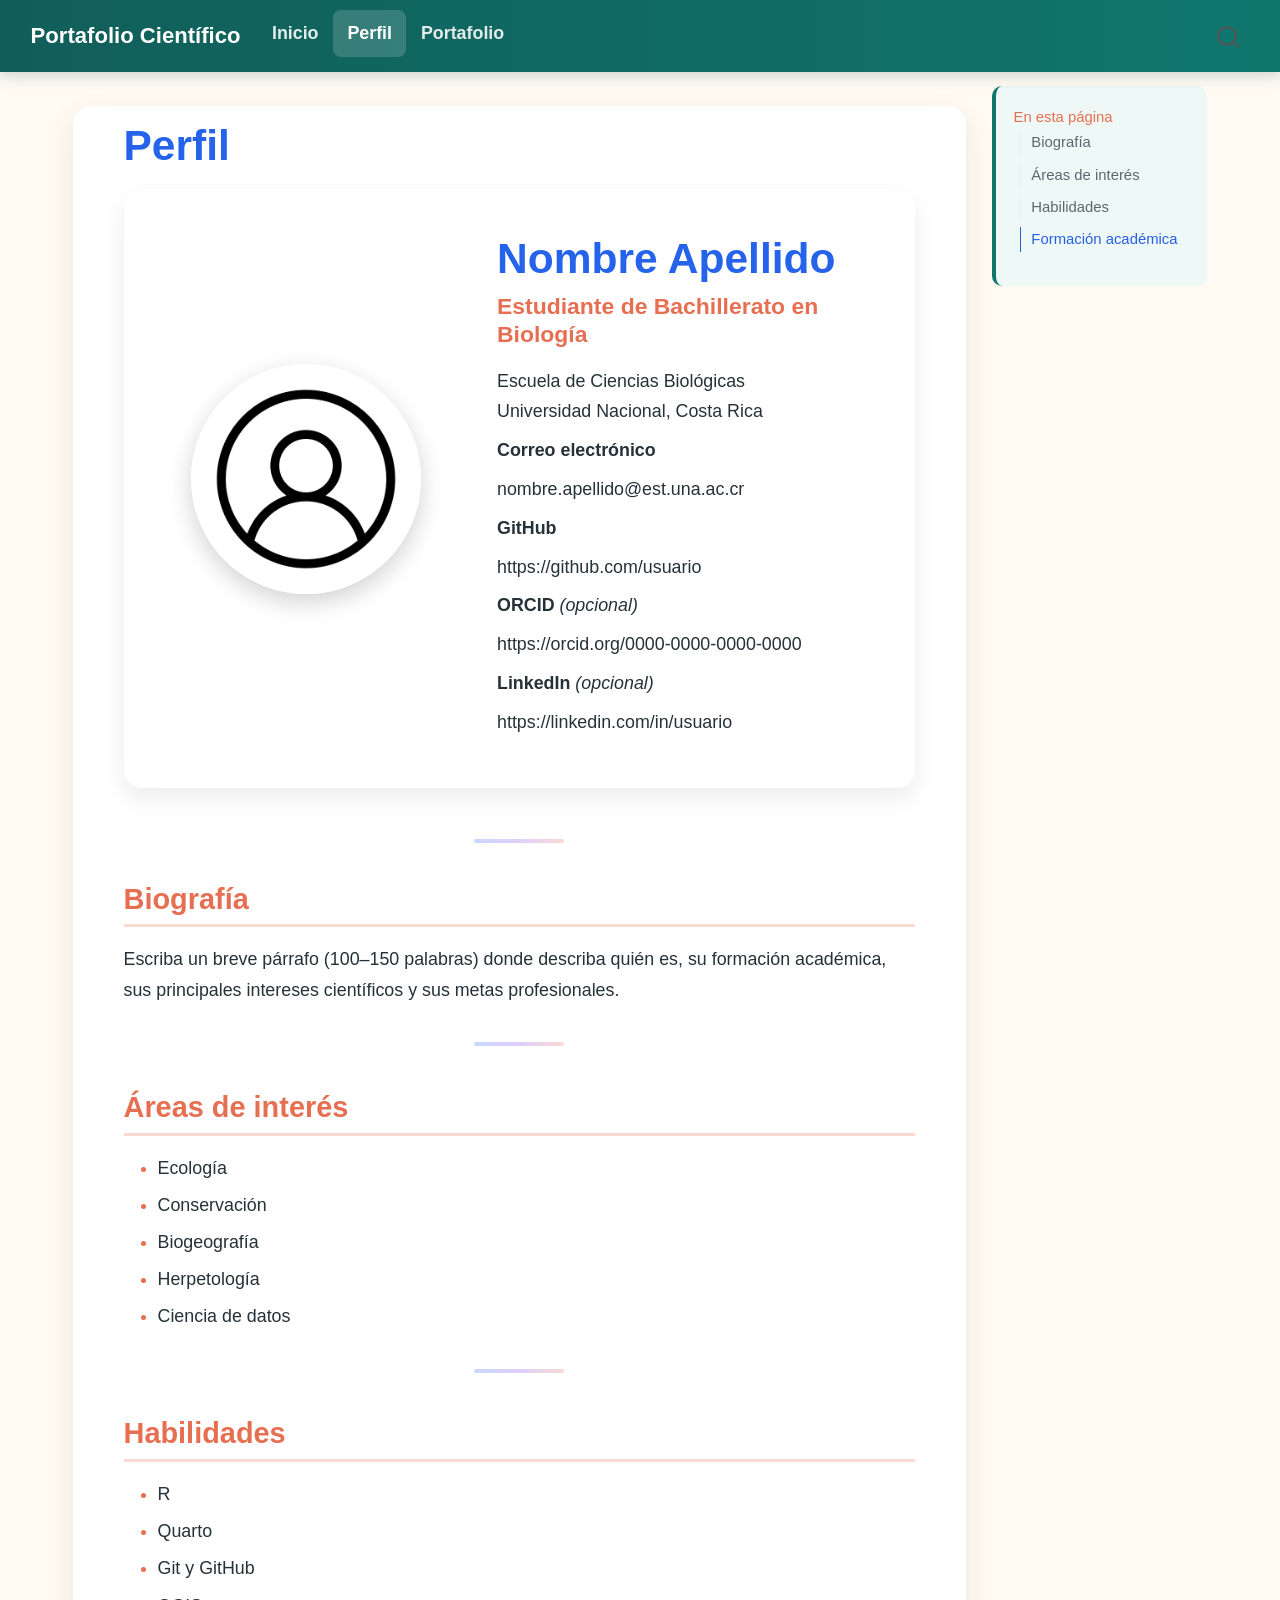
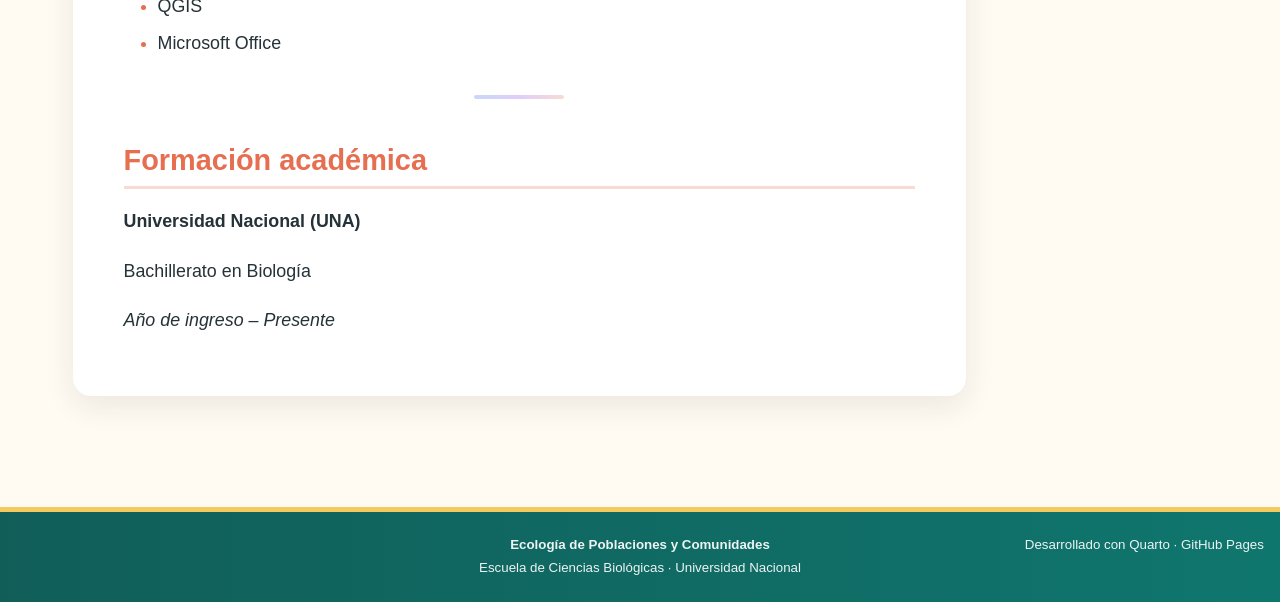
==== commit ae2225a7: "Improve footer layout" ====
--- a/docs/about.html
+++ b/docs/about.html
@@ -615,10 +615,12 @@
       &nbsp;
     </div>   
     <div class="nav-footer-center">
-<p><strong>Ecología de Poblaciones y Comunidades</strong> Escuela de Ciencias Biológicas · Universidad Nacional</p>
+<div class="footer-curso">
+<p><span class="footer-titulo">Ecología de Poblaciones y Comunidades</span> <span class="footer-institucion">Escuela de Ciencias Biológicas · Universidad Nacional</span></p>
+</div>
 </div>
     <div class="nav-footer-right">
-<p>Desarrollado con Quarto - GitHub Pages</p>
+<p>Desarrollado con Quarto · GitHub Pages</p>
 </div>
   </div>
 </footer>
--- a/docs/styles.css
+++ b/docs/styles.css
@@ -663,3 +663,23 @@
 }
 
 }
+
+/* Organización vertical del texto central del footer */
+
+.footer-curso {
+  display: flex;
+  flex-direction: column;
+  align-items: center;
+  gap: 0.25rem;
+  text-align: center;
+}
+
+.footer-titulo {
+  display: block;
+  font-weight: 700;
+}
+
+.footer-institucion {
+  display: block;
+  font-weight: 400;
+}
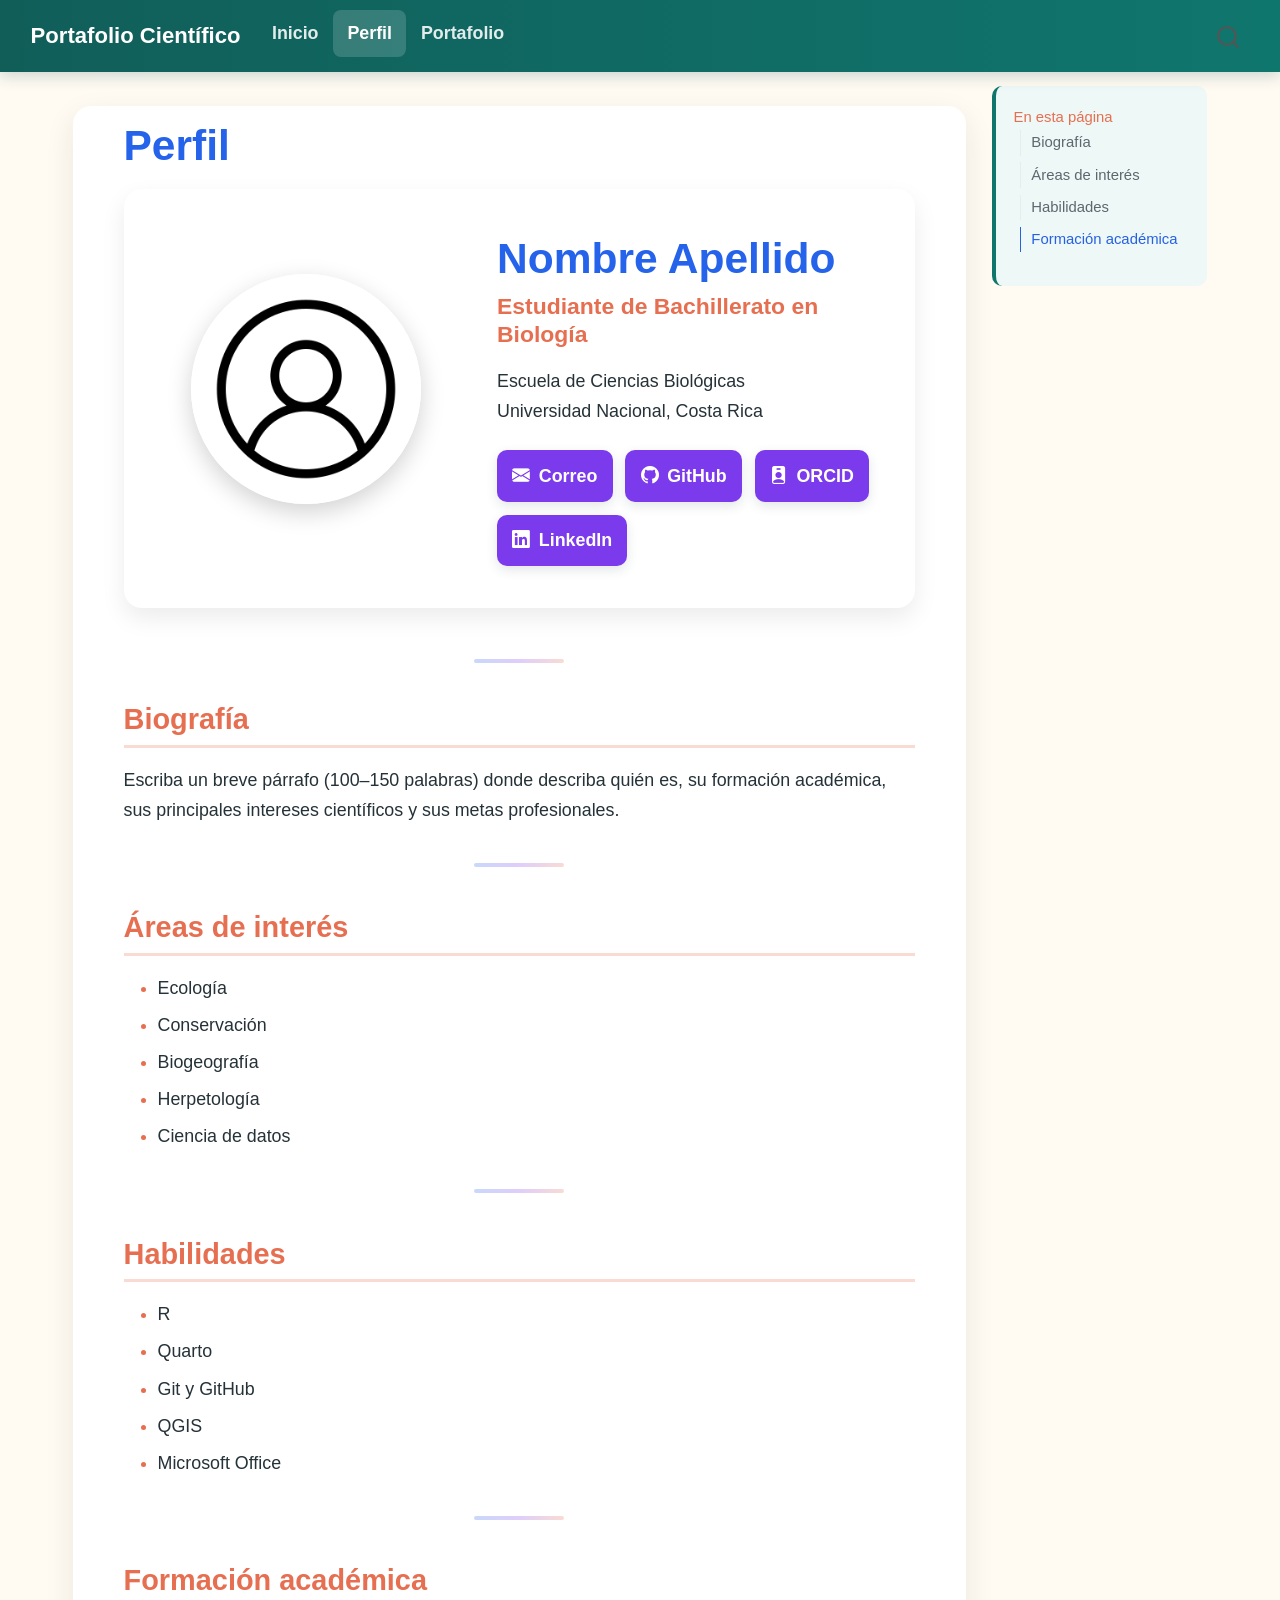
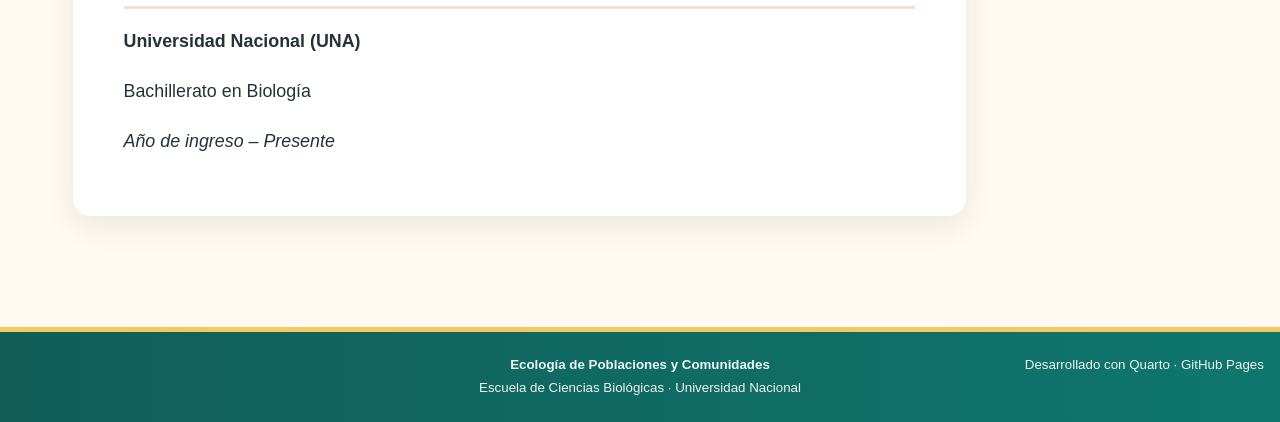
==== commit fdc723a0: "Enhance profile page with contact icons" ====
--- a/docs/about.html
+++ b/docs/about.html
@@ -70,6 +70,7 @@
     "search-label": "Buscar"
   }
 }</script>
+<link rel="stylesheet" href="https://cdn.jsdelivr.net/npm/bootstrap-icons@1.11.3/font/bootstrap-icons.min.css">
 
 
 <link rel="stylesheet" href="styles.css">
@@ -159,14 +160,12 @@
 <h2 class="anchored" data-anchor-id="estudiante-de-bachillerato-en-biología">Estudiante de Bachillerato en Biología</h2>
 <p>Escuela de Ciencias Biológicas<br>
 Universidad Nacional, Costa Rica</p>
-<p><strong>Correo electrónico</strong></p>
-<p>nombre.apellido@est.una.ac.cr</p>
-<p><strong>GitHub</strong></p>
-<p>https://github.com/usuario</p>
-<p><strong>ORCID</strong> <em>(opcional)</em></p>
-<p>https://orcid.org/0000-0000-0000-0000</p>
-<p><strong>LinkedIn</strong> <em>(opcional)</em></p>
-<p>https://linkedin.com/in/usuario</p>
+<div class="enlaces-perfil">
+<p><a href="mailto:nombre.apellido@est.una.ac.cr"><i class="bi bi-envelope-fill"></i> Correo</a></p>
+<p><a href="https://github.com/usuario"><i class="bi bi-github"></i> GitHub</a></p>
+<p><a href="https://orcid.org/0000-0000-0000-0000"><i class="bi bi-person-badge-fill"></i> ORCID</a></p>
+<p><a href="https://linkedin.com/in/usuario"><i class="bi bi-linkedin"></i> LinkedIn</a></p>
+</div>
 </section>
 </section>
 </div>
--- a/docs/styles.css
+++ b/docs/styles.css
@@ -683,3 +683,49 @@
   display: block;
   font-weight: 400;
 }
+
+/* =========================================================
+   ENLACES DEL PERFIL
+   ========================================================= */
+
+/* =========================================================
+   ENLACES DEL PERFIL
+   ========================================================= */
+
+.enlaces-perfil {
+  display: flex;
+  flex-wrap: wrap;
+  gap: 0.75rem;
+  margin-top: 1.4rem;
+}
+
+.enlaces-perfil p {
+  margin: 0;
+}
+
+.enlaces-perfil a {
+  display: inline-flex;
+  align-items: center;
+  gap: 0.5rem;
+  padding: 0.62rem 0.9rem;
+  color: #ffffff;
+  background-color: var(--morado);
+  border-radius: 10px;
+  font-weight: 650;
+  text-decoration: none;
+  box-shadow: 0 4px 12px rgba(37, 50, 56, 0.12);
+  transition:
+    transform 0.15s ease,
+    background-color 0.15s ease;
+}
+
+.enlaces-perfil a:hover {
+  color: #ffffff;
+  background-color: #5b21b6;
+  text-decoration: none;
+  transform: translateY(-2px);
+}
+
+.enlaces-perfil i {
+  font-size: 1.05rem;
+}
